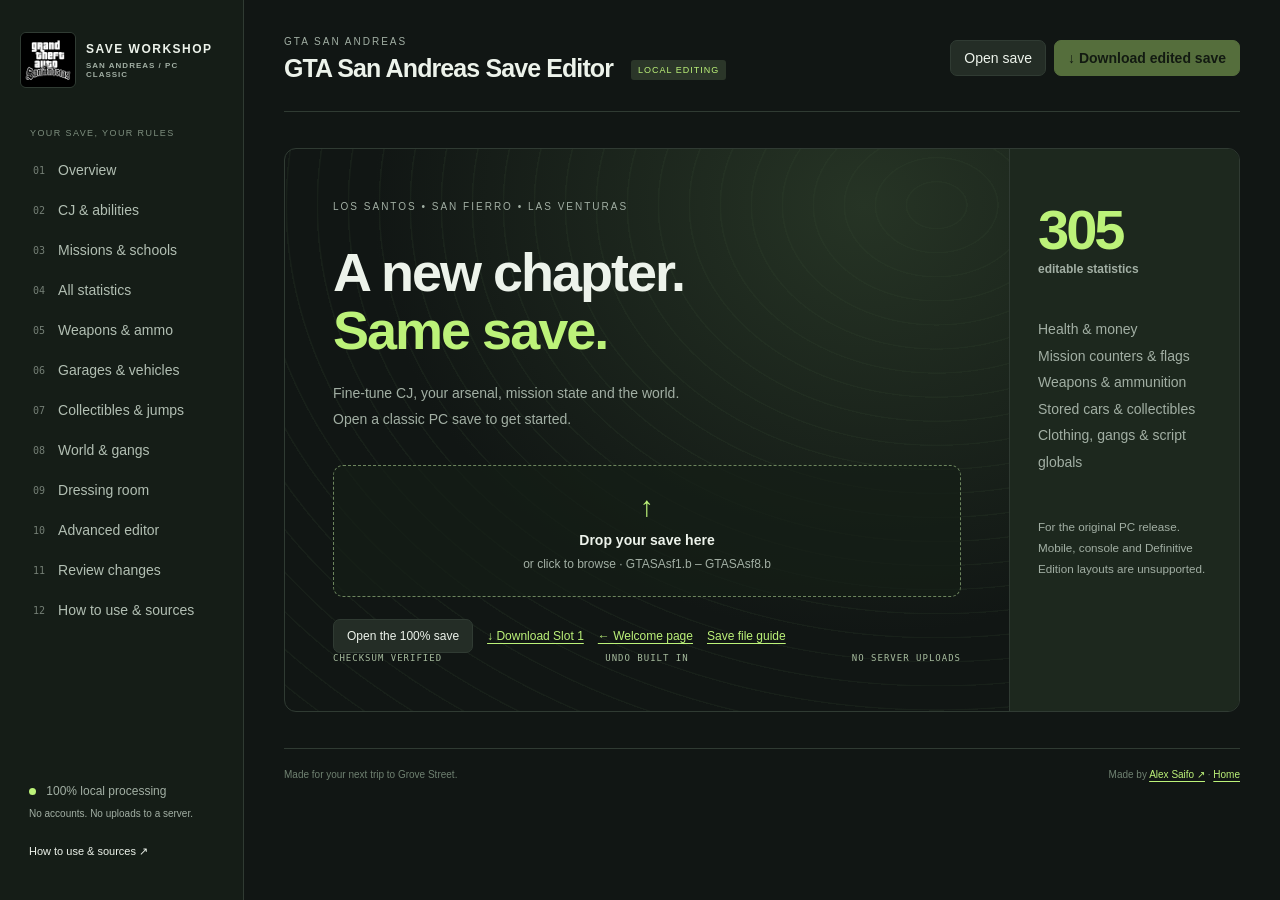
==== public/editor.html @ 6d14ba3c "first commit" ====
<!doctype html>
<html lang="en"><head><meta charset="utf-8"><meta name="viewport" content="width=device-width,initial-scale=1"><meta name="description" content="Open a classic PC GTASAsf .b save and edit missions, money, stats, cars and outfits. Undo changes and export a checksum-verified save from your browser."><title>Edit a GTA San Andreas PC Save Online | Save Workshop</title><!-- site-seo --><link rel="stylesheet" href="assets/style.css"><link rel="stylesheet" href="assets/wardrobe.css"><link rel="stylesheet" href="assets/web-editor.css"><link rel="icon" href="assets/san-andreas-reference.webp" type="image/webp"></head>
<body>
<div class="shell"><aside>
<a class="brand" href="./"><img class="editor-tattoo" src="assets/san-andreas-reference.webp" alt="" width="56" height="56"><span>SAVE WORKSHOP<small>SAN ANDREAS / PC CLASSIC</small></span></a>
<div class="navcaption">YOUR SAVE, YOUR RULES</div><nav id="nav" aria-label="Editor sections"></nav>
<div class="asidefoot"><span class="dot"></span> 100% local processing<br><small>No accounts. No uploads to a server.</small><button id="helpnav">How to use & sources ↗</button></div>
</aside>
<div class="workspace"><header><div><span class="eyebrow">GTA SAN ANDREAS</span><h1>GTA San Andreas Save Editor <span class="tag">LOCAL EDITING</span></h1></div><div class="headeractions"><button id="open">Open save</button><button id="open-wardrobe" type="button" hidden>Clothes &amp; 3D model</button><input id="file" type="file" accept=".b" hidden><button id="download" class="primary" disabled>↓ Download edited save</button></div></header>
<div id="notice" role="status" aria-live="polite" hidden></div>
<section id="welcome" class="welcome"><div class="welcomeart"><span class="eyebrow">LOS SANTOS • SAN FIERRO • LAS VENTURAS</span><h2>A new chapter.<br><em>Same save.</em></h2><p>Fine-tune CJ, your arsenal, mission state and the world.<br>Open a classic PC save to get started.</p><label class="dropzone" id="drop" for="file"><span class="fileicon">↑</span><strong>Drop your save here</strong><span>or click to browse · GTASAsf1.b – GTASAsf8.b</span></label><div class="landing-links"><button id="open-sample" type="button">Open the 100% save</button><a href="downloads/GTASAsf1.b" download="GTASAsf1.b">↓ Download Slot 1</a><a href="./">← Welcome page</a><a href="save-file-guide.html">Save file guide</a></div><div class="welcomechips"><span>CHECKSUM VERIFIED</span><span>UNDO BUILT IN</span><span>NO SERVER UPLOADS</span></div></div><div class="welcomeinfo"><div class="large-number">305<span>editable statistics</span></div><p>Health & money<br>Mission counters & flags<br>Weapons & ammunition<br>Stored cars & collectibles<br>Clothing, gangs & script globals</p><small>For the original PC release.<br>Mobile, console and Definitive Edition layouts are unsupported.</small></div></section>
<section id="loaded" hidden><div class="filebar"><div><span class="dot"></span><strong id="filename"></strong><span id="integrity"></span></div><div class="toolbar"><button id="backup">↓ Original backup</button><button id="undo" disabled>↶ Undo</button><button id="redo" disabled>↷ Redo</button><button id="reset" disabled>Reset</button><span id="changeCount">0 bytes changed</span></div></div>
<div class="pagehead"><div><span class="eyebrow" id="sectionkicker">THE BASICS</span><h2 id="sectionTitle">Overview</h2><p id="sectionDescription"></p></div><label class="searchwrap"><span>⌕</span><input id="search" type="search" placeholder="Find a field…" aria-label="Search fields in this section"></label></div>
<div id="content"></div></section>
<footer>Made for your next trip to Grove Street.<span>Made by <a href="https://alex.saifo.se">Alex Saifo ↗</a> · <a href="./">Home</a></span></footer>
</div></div><script defer src="assets/data.js"></script><script defer src="assets/engine.js"></script><script defer src="assets/viewer.bundle.js"></script><script defer src="assets/wardrobe.js"></script><script defer src="assets/app.js"></script><script defer src="assets/web-editor.js"></script>
<!-- Format references: https://github.com/gtasa-savegame-editor/libsavegame
https://github.com/sannybuilder/data ; https://github.com/gta-reversed/gta-reversed
Plugin-SDK field names: Authors GTA Community. https://github.com/DK22Pac/plugin-sdk
Third-party notice for libsavegame/editor format logic:
MIT License

Copyright (c) 2017 Paul Breeuwsma, Lukas Fülling

Permission is hereby granted, free of charge, to any person obtaining a copy
of this software and associated documentation files (the "Software"), to deal
in the Software without restriction, including without limitation the rights
to use, copy, modify, merge, publish, distribute, sublicense, and/or sell
copies of the Software, and to permit persons to whom the Software is
furnished to do so, subject to the following conditions:

The above copyright notice and this permission notice shall be included in all
copies or substantial portions of the Software.

THE SOFTWARE IS PROVIDED "AS IS", WITHOUT WARRANTY OF ANY KIND, EXPRESS OR
IMPLIED, INCLUDING BUT NOT LIMITED TO THE WARRANTIES OF MERCHANTABILITY,
FITNESS FOR A PARTICULAR PURPOSE AND NONINFRINGEMENT. IN NO EVENT SHALL THE
AUTHORS OR COPYRIGHT HOLDERS BE LIABLE FOR ANY CLAIM, DAMAGES OR OTHER
LIABILITY, WHETHER IN AN ACTION OF CONTRACT, TORT OR OTHERWISE, ARISING FROM,
OUT OF OR IN CONNECTION WITH THE SOFTWARE OR THE USE OR OTHER DEALINGS IN THE
SOFTWARE.


Three.js v0.180.0:
The MIT License

Copyright © 2010-2025 three.js authors

Permission is hereby granted, free of charge, to any person obtaining a copy
of this software and associated documentation files (the "Software"), to deal
in the Software without restriction, including without limitation the rights
to use, copy, modify, merge, publish, distribute, sublicense, and/or sell
copies of the Software, and to permit persons to whom the Software is
furnished to do so, subject to the following conditions:

The above copyright notice and this permission notice shall be included in
all copies or substantial portions of the Software.

THE SOFTWARE IS PROVIDED "AS IS", WITHOUT WARRANTY OF ANY KIND, EXPRESS OR
IMPLIED, INCLUDING BUT NOT LIMITED TO THE WARRANTIES OF MERCHANTABILITY,
FITNESS FOR A PARTICULAR PURPOSE AND NONINFRINGEMENT. IN NO EVENT SHALL THE
AUTHORS OR COPYRIGHT HOLDERS BE LIABLE FOR ANY CLAIM, DAMAGES OR OTHER
LIABILITY, WHETHER IN AN ACTION OF CONTRACT, TORT OR OTHERWISE, ARISING FROM,
OUT OF OR IN CONNECTION WITH THE SOFTWARE OR THE USE OR OTHER DEALINGS IN
THE SOFTWARE.

CJ preview models and textures are from GTA San Andreas. This is an unofficial fan tool.
--></body></html>
---- public/assets/style.css ----
:root{color-scheme:dark;--bg:#111614;--panel:#1a211d;--line:#303b33;--text:#edf3eb;--muted:#a2afa4;--green:#bcf279;--amber:#efc184;--red:#ff9e94}*{box-sizing:border-box}body{margin:0;background:var(--bg);font-family:Segoe UI,Arial,sans-serif;color:var(--text);font-size:14px}button,input,select{font:inherit}button,.dropzone{cursor:pointer}button{color:var(--text);border:1px solid var(--line);background:#242d26;border-radius:7px;padding:9px 13px;transition:background .15s}button:hover{background:#354333}button:disabled{opacity:.4;cursor:default}button.primary{background:var(--green);color:#15200e;border-color:var(--green);font-weight:700}input,select{background:#111813;border:1px solid #425046;border-radius:6px;color:var(--text);padding:9px 10px;min-width:0;max-width:100%}input:focus,select:focus,button:focus-visible,.dropzone:focus-within{outline:2px solid var(--green);outline-offset:2px}input[aria-invalid=true]{border-color:var(--red)}a{color:var(--green)}.shell{display:grid;grid-template-columns:244px 1fr;min-height:100vh}aside{background:#151d17;border-right:1px solid var(--line);padding:32px 20px;display:flex;flex-direction:column;position:sticky;top:0;height:100vh}.brand{display:flex;gap:10px;align-items:center;text-decoration:none;color:var(--text);font-weight:800;font-size:12px;letter-spacing:1.5px}.brandmark{font-size:20px;letter-spacing:-1px;background:var(--green);color:#172216;padding:10px;border-radius:5px}.brand small{display:block;font-size:8px;letter-spacing:1px;color:var(--muted);margin-top:5px}.navcaption{margin:40px 10px 14px;font-size:9px;letter-spacing:1.4px;color:#7d8e7e}nav{display:grid;gap:4px}nav button{text-align:left;border:none;background:none;display:flex;gap:13px;align-items:center;padding:10px 13px;color:#b2bfb3}nav button.active{background:#2a3b25;color:var(--green)}nav .num{font-size:10px;font-family:Consolas,monospace;opacity:.6}.asidefoot{margin-top:auto;padding:24px 9px 0;color:var(--muted);line-height:1.8;font-size:12px}.asidefoot small{font-size:10px}.asidefoot button{margin-top:12px;font-size:11px;padding:6px 0;background:none;border:none}.dot{display:inline-block;width:7px;height:7px;background:var(--green);border-radius:50%;margin-right:7px}.workspace{padding:32px 40px;min-width:0;max-width:1800px;width:100%}header{display:flex;justify-content:space-between;align-items:center;gap:20px;padding-bottom:28px;border-bottom:1px solid var(--line)}h1{margin:6px 0 0;font-size:25px;letter-spacing:-.9px}h1 .tag{vertical-align:middle;margin-left:12px;font-weight:500;letter-spacing:1px;font-size:9px;background:#2b3629;color:var(--green);padding:5px 7px;border-radius:3px}.eyebrow{font-size:10px;letter-spacing:2px;color:var(--muted)}.headeractions{display:flex;gap:8px}.welcome{display:grid;grid-template-columns:1fr 230px;margin:36px 0;border:1px solid var(--line);border-radius:12px;overflow:hidden}.welcomeart{padding:48px;background:radial-gradient(ellipse at 80% 10%,#34483099,transparent 60%),repeating-radial-gradient(ellipse at 90% 10%,transparent 0 29px,#45613e22 30px 31px)}.welcome h2{font-size:54px;line-height:1.08;margin:30px 0 20px;letter-spacing:-2px;font-weight:650}.welcome em{font-style:normal;color:var(--green)}.welcome p{color:var(--muted);line-height:1.9}.dropzone{display:flex;flex-direction:column;align-items:center;background:#151e16bb;border:1px dashed #6c855d;border-radius:10px;padding:25px 12px;margin:32px 0 22px;gap:9px;transition:background .2s}.dropzone:hover,.dropzone.drag{background:#2b3d26}.fileicon{font-size:28px;color:var(--green)}.dropzone span:last-child{color:var(--muted);font-size:12px}.welcomechips{display:flex;justify-content:space-between;gap:12px;font:9px Consolas,monospace;letter-spacing:1px;color:#a7bc9e}.welcomeinfo{padding:48px 28px;border-left:1px solid var(--line);background:#1d281e}.large-number{font-size:56px;letter-spacing:-3px;color:var(--green);font-weight:600}.large-number span{display:block;font-size:12px;letter-spacing:0;color:var(--muted)}.welcomeinfo p{margin:40px 0}.welcomeinfo small{display:block;line-height:1.8;color:var(--muted)}.filebar{margin-top:24px;padding:15px 0;border-bottom:1px solid var(--line);display:flex;justify-content:space-between;gap:10px;align-items:center;flex-wrap:wrap}.filebar strong{margin-right:12px}.filebar span{font-size:11px;color:var(--muted)}.toolbar{display:flex;gap:6px;align-items:center}.toolbar button{font-size:11px;padding:7px 9px}.toolbar>span{margin-left:8px}.pagehead{display:flex;justify-content:space-between;align-items:center;gap:20px;margin:32px 0 24px}.pagehead h2{font-size:30px;margin:7px 0 10px;letter-spacing:-.6px}.pagehead p{color:var(--muted);line-height:1.7;max-width:820px;margin:0;font-size:13px}.searchwrap{display:flex;align-items:center;gap:8px;min-width:230px}.searchwrap span{font-size:25px;color:var(--muted)}.searchwrap input{width:100%}.cards{display:grid;grid-template-columns:repeat(auto-fit,minmax(280px,1fr));gap:16px}.card{background:var(--panel);border:1px solid var(--line);padding:22px;border-radius:10px;min-width:0}.card h3{margin:0 0 18px;font-size:15px}.card p{color:var(--muted);line-height:1.8}.card .subtitle{font-size:11px;color:var(--muted);margin:-10px 0 18px}.field{display:grid;grid-template-columns:minmax(140px,1fr) minmax(90px,160px);gap:12px;align-items:center;padding:11px 0;border-top:1px solid #2e382f;min-width:0}.field label{font-size:12px;line-height:1.5;overflow-wrap:anywhere}.field small{display:block;color:#829483;font:9px Consolas,monospace;margin-top:4px}.field input:not([type=checkbox]),.field select{width:100%;font-family:Consolas,monospace;font-size:12px}.field input[type=checkbox]{width:19px;height:19px;justify-self:end;accent-color:var(--green)}.field.changed label{color:var(--green)}.metricgrid{display:grid;grid-template-columns:repeat(4,1fr);gap:14px;margin-bottom:18px}.metric{background:#1c281e;padding:24px;border:1px solid var(--line);border-radius:9px}.metric small{font-size:10px;text-transform:uppercase;letter-spacing:1px;color:var(--muted)}.metric strong{display:block;color:var(--green);font-size:26px;margin:14px 0 4px;font-weight:550;overflow-wrap:anywhere}.metric span{font-size:11px;color:var(--muted)}.note{padding:15px 18px;background:#2b261c;border:1px solid #514331;border-radius:7px;color:var(--amber);line-height:1.7;font-size:12px;margin-bottom:20px}.note.good{background:#22311f;border-color:#3b5531;color:#c4e6b3}.actionrow{display:flex;flex-wrap:wrap;gap:8px;margin:12px 0 20px}.sectionspace{margin-top:20px}#notice{position:sticky;top:10px;z-index:3;background:#2a4224;color:#dcf6cc;padding:14px 18px;margin-top:15px;border:1px solid #4e6b3c;border-radius:8px}#notice.error{background:#482a26;border-color:#825047;color:#ffd2cb}.tablewrap{overflow:auto;border:1px solid var(--line);border-radius:8px}table{border-collapse:collapse;width:100%;font-size:12px}th,td{text-align:left;padding:12px;border-bottom:1px solid var(--line)}th{background:#273025;color:var(--muted);font-weight:500}td code{font-size:11px}.codebox{font:12px/1.9 Consolas,monospace;white-space:pre-wrap;background:#111813;border:1px solid var(--line);padding:18px;overflow:auto;border-radius:7px;color:#b5d79f}.inlinecontrols{display:flex;flex-wrap:wrap;gap:14px;align-items:end;margin:18px 0}.inlinecontrols label{display:grid;gap:7px;color:var(--muted);font-size:12px}.inlinecontrols input{width:170px}textarea{width:100%;min-height:75px;color:var(--text);background:#111813;border:1px solid #425046;border-radius:6px;padding:12px;font:12px Consolas,monospace}.empty{padding:35px;text-align:center;color:var(--muted)}footer{display:flex;justify-content:space-between;gap:12px;color:#6f8171;font-size:10px;margin-top:35px;padding-top:20px;border-top:1px solid var(--line)}[hidden]{display:none!important}.help{max-width:950px}.help h3{margin-top:25px}.help li{margin:10px 0;line-height:1.8;color:var(--muted)}.help p{color:var(--muted);line-height:1.8}.pill{font:10px Consolas,monospace;color:var(--green);background:#283725;padding:5px 8px;border-radius:4px}.danger{color:var(--red)}@media(min-width:1600px){.cards{grid-template-columns:repeat(3,1fr)}}@media(max-width:1100px){.workspace{padding:25px}.welcome{grid-template-columns:1fr}.welcomeinfo{display:none}.metricgrid{grid-template-columns:repeat(2,1fr)}.shell{grid-template-columns:200px 1fr}aside{padding:26px 13px}.headeractions button{font-size:12px}.pagehead{flex-wrap:wrap}}@media(max-width:750px){.shell{display:block}aside{position:static;height:auto;border-right:0;padding:18px}.navcaption,.asidefoot{display:none}nav{display:flex;overflow:auto;margin-top:18px}nav button{white-space:nowrap;font-size:12px;padding:8px}.brandmark{padding:8px}.workspace{padding:20px}header{align-items:flex-start;flex-wrap:wrap}h1{font-size:23px}.welcomeart{padding:25px}.welcome h2{font-size:44px}.welcomechips{font-size:8px}.metric{padding:17px}.metric strong{font-size:22px}.toolbar{flex-wrap:wrap}.cards{grid-template-columns:1fr}.field{grid-template-columns:minmax(100px,1fr) 140px}.searchwrap{width:100%}footer{flex-wrap:wrap}}
---- public/assets/wardrobe.css ----
.dressing-room{display:grid;grid-template-columns:minmax(320px,.9fr) minmax(360px,1.1fr);gap:24px;align-items:start}.studio{position:sticky;top:22px;padding:20px;background:linear-gradient(155deg,#23362d,#111e1a 75%);overflow:hidden}.studio-head{display:flex;align-items:center;justify-content:space-between;gap:12px}.studio-head h3{font-size:23px;font-weight:500;margin:8px 0}.studio-head .eyebrow{font-size:9px;letter-spacing:1.5px;color:#99b9a9}.live-pill{font:10px Consolas,monospace;background:#284637;color:#a1f2c6;border:1px solid #3b644e;padding:7px 10px;border-radius:20px}.live-pill .dot{margin-right:4px}.cj-stage{height:470px;position:relative;background:radial-gradient(ellipse at 50% 52%,#31483b55,transparent 65%);margin:10px -14px}.cj-stage canvas{display:block;width:100%;height:100%;touch-action:none;cursor:grab}.cj-stage canvas:active{cursor:grabbing}.stage-loading{position:absolute;inset:0;display:flex;align-items:center;justify-content:center;font-size:12px;color:var(--muted);padding:30px;text-align:center}.studio-controls{display:flex;gap:6px;flex-wrap:wrap;justify-content:center}.studio-controls button{font-size:11px;padding:7px 9px}.studio-controls [aria-pressed=true]{background:#3c664b;color:#dfffe6}.studio-help,#cj-status{text-align:center;font-size:11px;color:#8fad9c;line-height:1.5;margin:12px 0}#cj-status{color:var(--green);min-height:17px}#outfit-photo{display:block;margin:14px auto 0;font-size:11px}.wardrobe-tabs{display:flex;gap:6px;border-bottom:1px solid var(--line);padding-bottom:14px;margin-bottom:17px}.wardrobe-tabs button{flex:1;font-size:12px}.wardrobe-tabs button.active{color:#17251d;background:var(--green);border-color:var(--green);font-weight:600}.wardrobe-categories{display:flex;flex-wrap:wrap;gap:7px;margin-bottom:20px}.category{font-size:11px;padding:8px 11px;border-radius:20px;background:transparent}.category.active{background:#35533d;color:#d6f8bf;border-color:#6b915d}.garment-heading{display:flex;justify-content:space-between;align-items:center}.garment-heading h3{font-weight:500;font-size:20px;margin:0 0 12px}.garment-heading span{color:var(--muted);font:10px Consolas,monospace}#garment-select select{width:100%;font-size:13px;padding:12px}.wardrobe-hint{font-size:11px;line-height:1.7;color:#a1b29f;margin:14px 0}.garment-grid{display:grid;grid-template-columns:repeat(3,minmax(0,1fr));gap:9px;max-height:492px;overflow:auto;padding:3px}.garment{position:relative;display:flex;flex-direction:column;align-items:stretch;gap:9px;padding:10px;background:#1a281f;border:1px solid #34483a;border-radius:7px;min-width:0;text-align:left;min-height:124px;transition:background .15s,border-color .15s}.garment:hover{background:#294332;border-color:#7db668}.garment.selected{border-color:#a1d68a;background:#2d4631;box-shadow:0 0 0 1px #a1d68a}.garment strong{font-size:11px;font-weight:500;line-height:1.5}.fabric{height:72px;display:flex;align-items:center;justify-content:center;border-radius:4px;background:radial-gradient(ellipse,#39433a,#15231c);color:#c9dec4;font-size:22px;overflow:hidden}.fabric img{width:100%;height:100%;object-fit:contain;filter:drop-shadow(0 2px 4px #0009)}.garment-check{position:absolute;right:7px;top:7px;display:none;border-radius:50%;width:19px;height:19px;line-height:19px;text-align:center;color:#152b1b;background:var(--green);font-size:11px}.garment.selected .garment-check{display:block}.outfit-details{margin:18px 0;border-top:1px solid var(--line);border-bottom:1px solid var(--line);padding:14px 0;font-size:12px}.outfit-details summary{cursor:pointer;color:var(--green)}#outfit-summary{margin-top:12px}#outfit-summary div{display:flex;justify-content:space-between;gap:15px;padding:7px 0;color:var(--muted)}#outfit-summary strong{font-weight:400;color:var(--text);text-align:right}.body-stats{margin-top:18px;padding:17px}.body-stats p{font-size:11px;line-height:1.7;color:var(--muted)}.sr-only{position:absolute;width:1px;height:1px;overflow:hidden;clip-path:inset(50%);white-space:nowrap}@media(max-width:1250px){.dressing-room{grid-template-columns:minmax(270px,.9fr) minmax(290px,1.1fr);gap:15px}.studio{padding:14px}.cj-stage{height:420px}.garment-grid{grid-template-columns:repeat(2,minmax(0,1fr))}}@media(max-width:1000px){.dressing-room{grid-template-columns:1fr}.studio{position:static;max-width:600px;width:100%;margin:auto;box-sizing:border-box}.cj-stage{height:420px}.garment-grid{grid-template-columns:repeat(3,minmax(0,1fr));max-height:420px}}@media(max-width:450px){.cj-stage{height:360px}.garment-grid{grid-template-columns:repeat(2,minmax(0,1fr))}.studio-head h3{font-size:21px}.studio-head .eyebrow{font-size:8px}.studio-controls button{font-size:10px}}
---- public/assets/web-editor.css ----
.workspace footer a,.landing-links a{color:var(--green);text-underline-offset:3px}.landing-links{margin-top:20px;display:flex;align-items:center;gap:9px 14px;flex-wrap:wrap}.landing-links button{font-size:12px}.landing-links a{font-size:12px}.studio .game-files{margin:0 0 12px;border-bottom:1px solid var(--line);padding:0 0 12px;color:var(--muted);font-size:11px;line-height:1.55}.game-files summary{cursor:pointer;color:var(--green);font-weight:600}.game-files p{margin:7px 0 9px}.game-file-actions{display:flex;flex-wrap:wrap;gap:7px}.game-file-actions button{font-size:11px;padding:7px 9px}.game-files output{display:block;margin-top:6px}.game-files output:empty{display:none}.game-files:has(+.cj-stage[data-ready=true]) summary{color:var(--muted)}.stage-loading{flex-direction:column;gap:5px}.stage-loading strong{font-size:16px;color:var(--text)}.stage-loading p{margin:0;max-width:245px;line-height:1.55}.cj-stage:not([data-ready]) .stage-loading{z-index:1}.cj-stage.needs-archive{height:215px}
.editor-tattoo{flex:none;width:56px;height:56px;object-fit:contain;border-radius:6px;border:1px solid var(--line)}@media(max-width:750px){.editor-tattoo{width:44px;height:44px}}
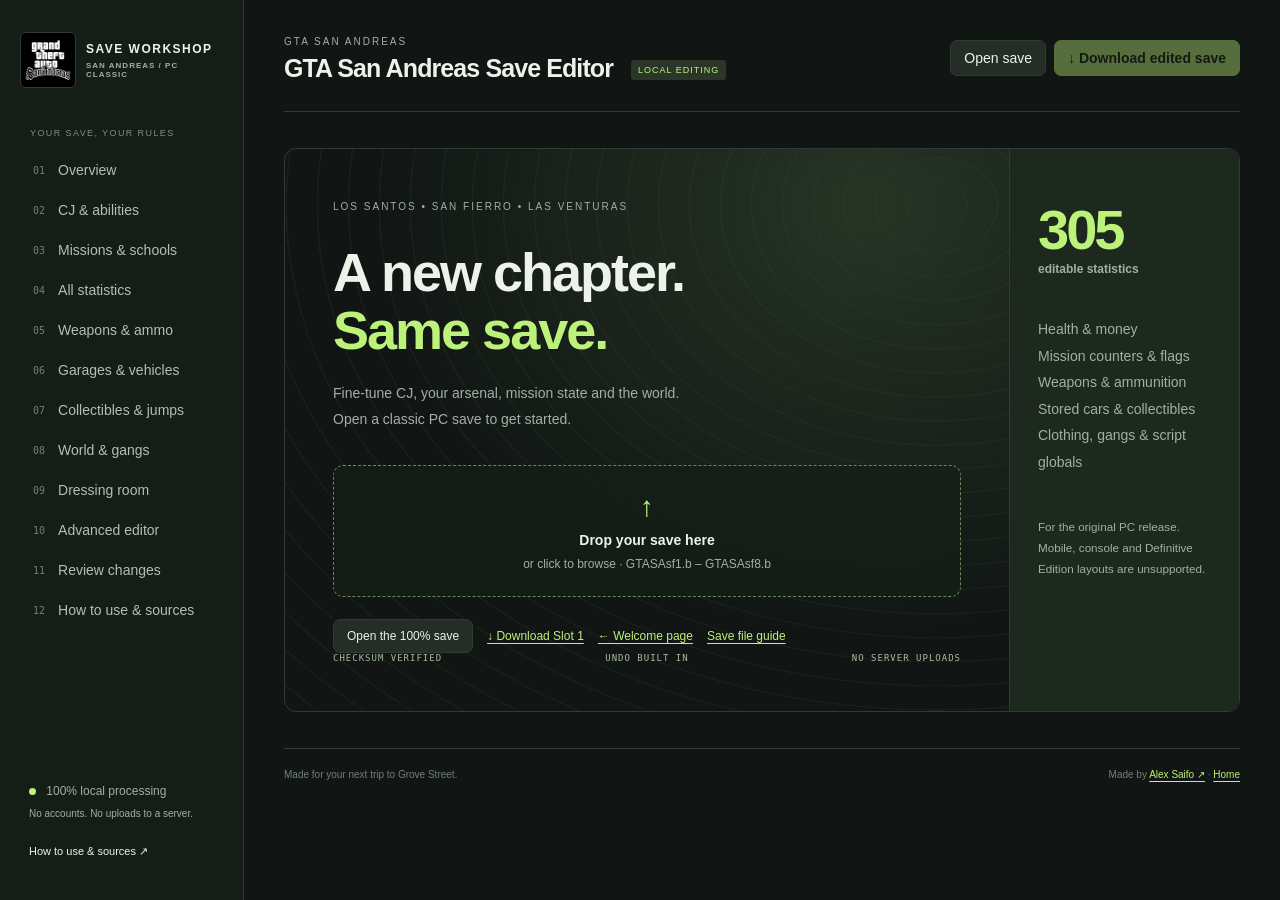
==== commit abfde392: "Add GoatCounter script for anonymous page-view tracking across multiple pages" ====
--- a/public/editor.html
+++ b/public/editor.html
@@ -1,5 +1,5 @@
 <!doctype html>
-<html lang="en"><head><meta charset="utf-8"><meta name="viewport" content="width=device-width,initial-scale=1"><meta name="description" content="Open a classic PC GTASAsf .b save and edit missions, money, stats, cars and outfits. Undo changes and export a checksum-verified save from your browser."><title>Edit a GTA San Andreas PC Save Online | Save Workshop</title><!-- site-seo --><link rel="stylesheet" href="assets/style.css"><link rel="stylesheet" href="assets/wardrobe.css"><link rel="stylesheet" href="assets/web-editor.css"><link rel="icon" href="assets/san-andreas-reference.webp" type="image/webp"></head>
+<html lang="en"><head><meta charset="utf-8"><meta name="viewport" content="width=device-width,initial-scale=1"><meta name="description" content="Open a classic PC GTASAsf .b save and edit missions, money, stats, cars and outfits. Undo changes and export a checksum-verified save from your browser."><title>Edit a GTA San Andreas PC Save Online | Save Workshop</title><!-- site-seo --><link rel="stylesheet" href="assets/style.css"><link rel="stylesheet" href="assets/wardrobe.css"><link rel="stylesheet" href="assets/web-editor.css"><link rel="icon" href="assets/san-andreas-reference.webp" type="image/webp"><script data-goatcounter="https://alexsaifo.goatcounter.com/count" async src="https://gc.zgo.at/count.js"></script></head>
 <body>
 <div class="shell"><aside>
 <a class="brand" href="./"><img class="editor-tattoo" src="assets/san-andreas-reference.webp" alt="" width="56" height="56"><span>SAVE WORKSHOP<small>SAN ANDREAS / PC CLASSIC</small></span></a>
